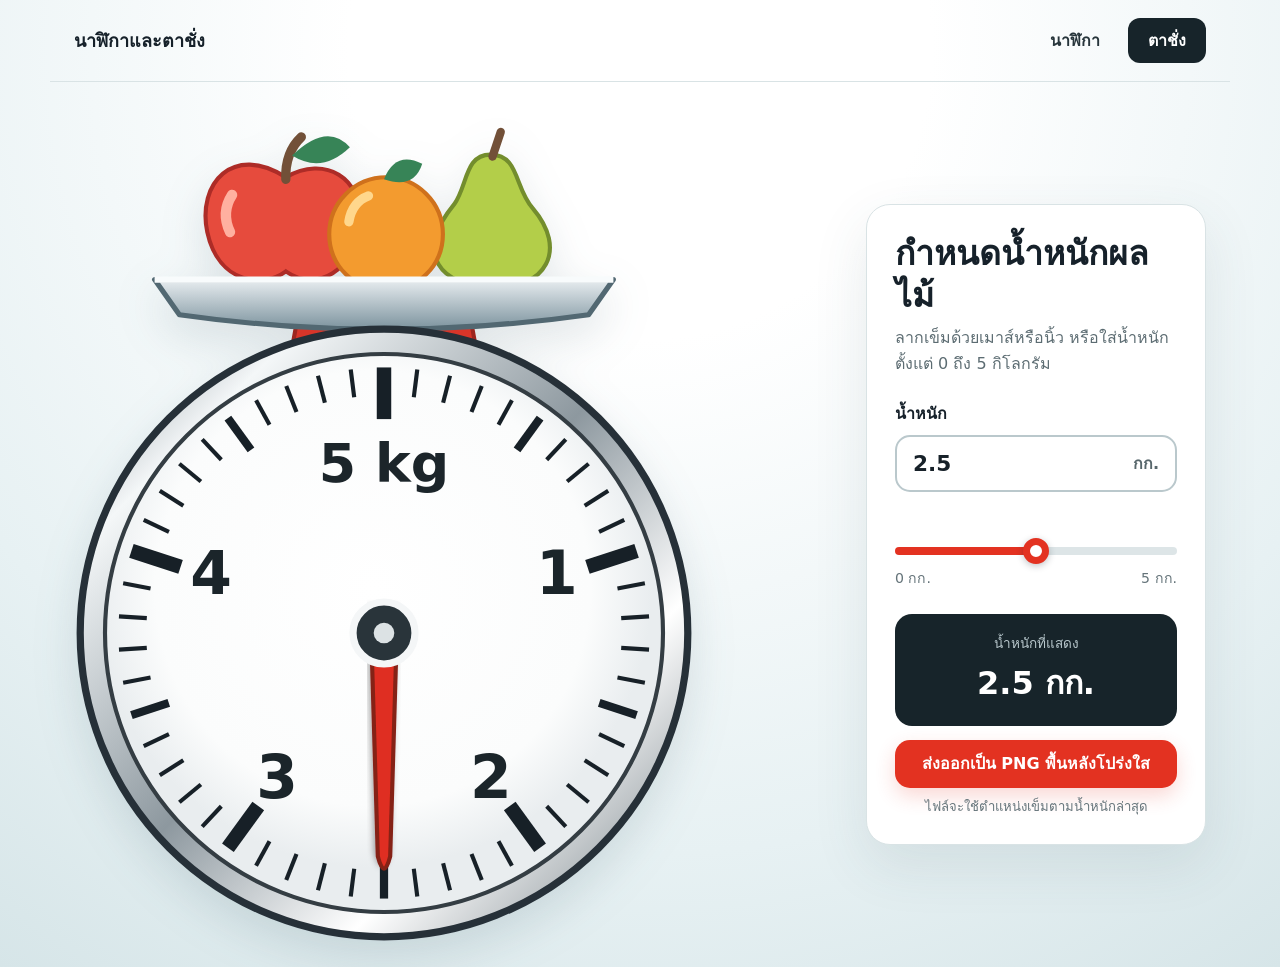
==== fish-scale.html @ d25bc757 "Add fruit scale artwork and needle dragging; fix clock hour rollover" ====
<!doctype html>
<html lang="th">
<head>
  <meta charset="utf-8">
  <meta name="viewport" content="width=device-width,initial-scale=1">
  <title>ตาชั่งผลไม้ 5 กิโลกรัม</title>
  <meta name="description" content="ตาชั่งผลไม้แบบโต้ตอบ ช่วงน้ำหนัก 0–5 กิโลกรัม">
  <link rel="icon" type="image/svg+xml" href="data:image/svg+xml,%3Csvg xmlns='http://www.w3.org/2000/svg' viewBox='0 0 64 64'%3E%3Ccircle cx='32' cy='32' r='28' fill='%23e33221'/%3E%3Cpath d='M17 36c7-12 23-12 31 0-8 12-24 12-31 0Zm31 0 8-8v16Z' fill='white'/%3E%3Ccircle cx='27' cy='33' r='2' fill='%231c2730'/%3E%3C/svg%3E">
  <style>
    :root{font-family:"Noto Sans Thai","Tahoma",system-ui,sans-serif;color:#16212a;background:#eef4f6}
    *{box-sizing:border-box}
    body{margin:0;min-height:100vh;background:radial-gradient(circle at 50% 5%,#fff 0 26%,#e7f1f3 72%,#d6e5e8 100%)}
    main{width:min(1180px,100%);margin:auto;padding:24px;display:grid;grid-template-columns:minmax(0,780px) minmax(270px,340px);gap:28px;align-items:center;min-height:100vh}
    .scale-wrap{position:relative;width:100%;filter:drop-shadow(0 18px 22px #31515f25)}
    .scale-image{display:block;width:100%;height:auto;user-select:none;-webkit-user-drag:none}
    .dial{position:absolute;left:30.55%;top:41.88%;width:40.3%;aspect-ratio:1;filter:drop-shadow(0 3px 3px #18242b55)}
    .panel{background:#fff;border:1px solid #d9e3e5;border-radius:24px;padding:28px;box-shadow:0 20px 55px #39535b1c}
    h1{font-size:clamp(1.45rem,3vw,2.1rem);margin:0 0 8px;line-height:1.25}
    .hint{margin:0 0 24px;color:#5c6c72;line-height:1.6}
    label{display:block;font-weight:700;margin-bottom:9px}
    .input-row{display:flex;align-items:center;border:2px solid #bac8cc;border-radius:15px;overflow:hidden;background:#fff;transition:.2s}
    .input-row:focus-within{border-color:#e33221;box-shadow:0 0 0 4px #e3322118}
    input{width:100%;border:0;outline:0;padding:14px 8px 14px 16px;font:700 1.35rem/1 system-ui;background:transparent;color:#172129}
    .unit{padding:0 16px;color:#58676c;font-weight:700}
    input[type=range]{appearance:none;width:100%;padding:0;margin:24px 0 12px;height:8px;border-radius:99px;background:linear-gradient(90deg,#e33221 var(--progress,0%),#dde5e7 var(--progress,0%));cursor:pointer}
    input[type=range]::-webkit-slider-thumb{appearance:none;width:26px;height:26px;border-radius:50%;background:#fff;border:7px solid #e33221;box-shadow:0 2px 7px #1c273044}
    .range-labels{display:flex;justify-content:space-between;font-size:.88rem;color:#65747a}
    .reading{margin-top:25px;padding:18px;border-radius:17px;background:#17242a;color:#fff;text-align:center}
    .reading span{display:block;font-size:.85rem;color:#b9c8cd;margin-bottom:3px}
    .reading strong{font-size:2rem;font-variant-numeric:tabular-nums}
    .export-btn{width:100%;margin-top:14px;border:0;border-radius:15px;padding:14px 16px;background:#e33221;color:#fff;font-family:inherit;font-size:1rem;font-weight:800;line-height:1.25;cursor:pointer;box-shadow:0 8px 20px #e3322130;transition:transform .15s,background .15s}
    .export-btn:hover{background:#c92a1b;transform:translateY(-1px)}
    .export-btn:active{transform:translateY(1px)}
    .export-btn:disabled{opacity:.65;cursor:wait;transform:none}
    .export-note{margin:9px 0 0;text-align:center;color:#65747a;font-size:.82rem;line-height:1.45}
    .error{min-height:22px;color:#bd2418;font-size:.88rem;margin-top:9px}
    @media(max-width:820px){main{grid-template-columns:1fr;padding:14px;gap:10px}.scale-wrap{max-width:680px;margin:auto}.panel{padding:22px}.hint{margin-bottom:17px}}
  </style>
  <link rel="stylesheet" href="navigation.css">
  <style>
    #scaleArtwork{width:100%;height:auto;display:block;user-select:none}
    #dial{touch-action:none;overflow:visible}
    #needle{cursor:grab}#dial.dragging #needle{cursor:grabbing}
  </style>
</head>
<body>
<nav class="site-nav" aria-label="เลือกเครื่องมือ"><span class="site-brand">นาฬิกาและตาชั่ง</span><div class="site-links"><a href="index.html">นาฬิกา</a><a href="fish-scale.html" aria-current="page">ตาชั่ง</a></div></nav>
  <main>
    <div class="scale-wrap" aria-label="หน้าปัดตาชั่ง">
      <svg id="scaleArtwork" viewBox="0 0 600 810" xmlns="http://www.w3.org/2000/svg" role="img" aria-label="ตาชั่งพร้อมผลไม้บนถาด">
        <defs><linearGradient id="tray" x2="0" y2="1"><stop stop-color="#e8edf0"/><stop offset="1" stop-color="#7c939e"/></linearGradient></defs>
        <path d="M220 185H380L390 240H210Z" fill="#d83529" stroke="#9d251e" stroke-width="4"/>
        <g aria-label="แอปเปิล ส้ม และลูกแพร์">
          <path d="M205 69C154 36 119 75 129 122C140 173 184 176 205 160C235 181 272 160 276 112C280 70 243 47 205 69Z" fill="#e64b3d" stroke="#ad2c27" stroke-width="4"/>
          <path d="M205 71Q204 45 220 30" fill="none" stroke="#725038" stroke-width="9" stroke-linecap="round"/>
          <path d="M211 48Q245 15 267 40Q240 66 211 48Z" fill="#378457"/>
          <path d="M153 86Q142 103 151 122" fill="none" stroke="#ffb0a0" stroke-width="10" stroke-linecap="round"/>
          <path d="M403 47C378 47 381 77 368 95C328 144 355 174 405 176C457 177 478 139 444 99C426 79 431 47 403 47Z" fill="#b3ce49" stroke="#738d2d" stroke-width="4"/>
          <path d="M405 49L413 25" stroke="#725038" stroke-width="8" stroke-linecap="round"/>
          <circle cx="302" cy="124" r="55" fill="#f39b2f" stroke="#cf711c" stroke-width="4"/>
          <path d="M266 112Q269 93 285 87" fill="none" stroke="#ffd78c" stroke-width="9" stroke-linecap="round"/>
          <path d="M300 71Q311 43 337 56Q329 81 300 71Z" fill="#378457"/>
        </g>
        <path d="M78 168H522L498 202Q300 230 102 202Z" fill="url(#tray)" stroke="#526872" stroke-width="5" stroke-linejoin="round"/>
        <path d="M78 168H522" stroke="#f8fbfc" stroke-width="6"/>
      <svg id="dial" x="0" y="210" width="600" height="600" viewBox="0 0 600 600" role="img" aria-label="หน้าปัดตาชั่งช่วง 0 ถึง 5 กิโลกรัม">
        <defs>
          <radialGradient id="face" cx="48%" cy="42%"><stop offset="0" stop-color="#fff"/><stop offset=".78" stop-color="#fbfcfc"/><stop offset="1" stop-color="#e9edef"/></radialGradient>
          <linearGradient id="rim" x1="0" y1="0" x2="1" y2="1"><stop stop-color="#78838b"/><stop offset=".18" stop-color="#f4f7f8"/><stop offset=".48" stop-color="#8d989f"/><stop offset=".72" stop-color="#fff"/><stop offset="1" stop-color="#69757c"/></linearGradient>
          <filter id="needleShadow"><feDropShadow dx="2" dy="4" stdDeviation="3" flood-opacity=".35"/></filter>
        </defs>
        <circle cx="300" cy="300" r="294" fill="url(#rim)" stroke="#263038" stroke-width="7"/>
        <circle cx="300" cy="300" r="270" fill="url(#face)" stroke="#343d43" stroke-width="4"/>
        <g id="ticks"></g><g id="labels"></g>
        <text x="300" y="154" text-anchor="middle" font-size="52" font-weight="900" fill="#1c252a">5 kg</text>
        <g id="needle" transform="rotate(0 300 300)" filter="url(#needleShadow)">
          <path d="M300 320L300 75" stroke="transparent" stroke-width="55" pointer-events="stroke"/>
          <path d="M287 320 L294 84 Q300 60 306 84 L313 320 Z" fill="#df2f20" stroke="#852017" stroke-width="4"/>
        </g>
        <circle cx="300" cy="300" r="30" fill="#29343a" stroke="#f4f6f7" stroke-width="7"/>
        <circle cx="300" cy="300" r="10" fill="#dce2e4"/>
      </svg>
      </svg>
    </div>

    <section class="panel">
      <h1>กำหนดน้ำหนักผลไม้</h1>
      <p class="hint">ลากเข็มด้วยเมาส์หรือนิ้ว หรือใส่น้ำหนักตั้งแต่ 0 ถึง 5 กิโลกรัม</p>
      <label for="weight">น้ำหนัก</label>
      <div class="input-row">
        <input id="weight" type="number" min="0" max="5" step="0.1" value="2.5" inputmode="decimal" aria-describedby="error">
        <span class="unit">กก.</span>
      </div>
      <div id="error" class="error" role="status"></div>
      <input id="slider" type="range" min="0" max="5" step="0.1" value="2.5" aria-label="เลื่อนเพื่อกำหนดน้ำหนัก">
      <div class="range-labels"><span>0 กก.</span><span>5 กก.</span></div>
      <div class="reading"><span>น้ำหนักที่แสดง</span><strong id="reading">2.5 กก.</strong></div>
      <button class="export-btn" id="export" type="button">ส่งออกเป็น PNG พื้นหลังโปร่งใส</button>
      <p class="export-note" id="exportStatus">ไฟล์จะใช้ตำแหน่งเข็มตามน้ำหนักล่าสุด</p>
    </section>
  </main>
  <script>
    const NS='http://www.w3.org/2000/svg', ticks=document.querySelector('#ticks'), labels=document.querySelector('#labels');
    const point=(radius,angle)=>{const a=(angle-90)*Math.PI/180;return [300+radius*Math.cos(a),300+radius*Math.sin(a)]};
    for(let i=0;i<50;i++){
      const angle=(i/50)*360, major=i%10===0, mid=i%5===0;
      const [x1,y1]=point(major?207:mid?219:230,angle), [x2,y2]=point(257,angle);
      const line=document.createElementNS(NS,'line');
      Object.entries({x1,y1,x2,y2,stroke:'#172027','stroke-width':major?14:mid?8:4,'stroke-linecap':'butt'}).forEach(([k,v])=>line.setAttribute(k,v));ticks.append(line);
      if(major&&i>0){const [x,y]=point(176,angle), text=document.createElementNS(NS,'text');text.setAttribute('x',x);text.setAttribute('y',y+17);text.setAttribute('text-anchor','middle');text.setAttribute('font-size','58');text.setAttribute('font-weight','900');text.setAttribute('fill','#1b252a');text.textContent=i/10;labels.append(text)}
    }
    const input=document.querySelector('#weight'), slider=document.querySelector('#slider'), needle=document.querySelector('#needle'), reading=document.querySelector('#reading'), error=document.querySelector('#error'), exportButton=document.querySelector('#export'), exportStatus=document.querySelector('#exportStatus');
    function display(value,source){
      let number=Number(value);
      if(!Number.isFinite(number)){error.textContent='กรุณาใส่ตัวเลขตั้งแต่ 0 ถึง 5';return}
      const clamped=Math.max(0,Math.min(5,number));
      error.textContent=number!==clamped?'แสดงค่าสูงสุดภายในช่วง 0–5 กก.':'';
      const angle=(clamped/5)*360;
      needle.setAttribute('transform',`rotate(${angle} 300 300)`);
      needle.style.transform=`rotate(${angle}deg)`;
      needle.style.transformOrigin='300px 300px';needle.style.transition=source==='drag'?'none':'transform .45s cubic-bezier(.2,.8,.2,1)';
      reading.textContent=`${clamped.toFixed(1)} กก.`;slider.value=clamped;slider.style.setProperty('--progress',`${clamped/5*100}%`);
      if(source==='slider'||source==='drag')input.value=clamped.toFixed(1);
    }
    input.addEventListener('input',e=>display(e.target.value,'input'));
    input.addEventListener('blur',()=>{if(input.value==='')return;input.value=Math.max(0,Math.min(5,Number(input.value))).toFixed(1)});
    slider.addEventListener('input',e=>display(e.target.value,'slider'));
    const dial=document.querySelector('#dial');let drag=null;
    function scaleAngle(event){
      const p=dial.createSVGPoint();p.x=event.clientX;p.y=event.clientY;
      const local=p.matrixTransform(dial.getScreenCTM().inverse());
      return (Math.atan2(local.y-300,local.x-300)*180/Math.PI+450)%360;
    }
    needle.addEventListener('pointerdown',event=>{
      if(drag||event.button!==0)return;
      drag={id:event.pointerId,last:scaleAngle(event),value:Number(slider.value)};
      needle.style.transition='none';dial.classList.add('dragging');dial.setPointerCapture(event.pointerId);event.preventDefault();
    });
    dial.addEventListener('pointermove',event=>{
      if(!drag||drag.id!==event.pointerId)return;
      const angle=scaleAngle(event),delta=(angle-drag.last+540)%360-180;
      drag.value=Math.max(0,Math.min(5,drag.value+delta/72));drag.last=angle;
      display(Math.round(drag.value*10)/10,'drag');
    });
    const finishDrag=event=>{if(drag&&drag.id===event.pointerId){drag=null;dial.classList.remove('dragging')}};
    ['pointerup','pointercancel','lostpointercapture'].forEach(name=>dial.addEventListener(name,finishDrag));
    exportButton.addEventListener('click',async()=>{
      exportButton.disabled=true;
      try{
        const weight=Number(slider.value).toFixed(1).replace('.', '-');
        let fileHandle=null;
        if('showSaveFilePicker' in window){
          exportStatus.textContent='เลือกชื่อไฟล์และตำแหน่งจัดเก็บ…';
          fileHandle=await window.showSaveFilePicker({
            suggestedName:`fish-scale-${weight}kg.png`,
            types:[{description:'ไฟล์ภาพ PNG',accept:{'image/png':['.png']}}]
          });
        }
        exportStatus.textContent='กำลังสร้างไฟล์ PNG จากตำแหน่งเข็มล่าสุด…';
        const canvas=document.createElement('canvas'),ctx=canvas.getContext('2d');
        canvas.width=1200;canvas.height=1620;
        const svg=document.querySelector('#scaleArtwork').cloneNode(true);
        svg.setAttribute('xmlns',NS);svg.setAttribute('width','600');svg.setAttribute('height','810');
        const svgUrl=URL.createObjectURL(new Blob([new XMLSerializer().serializeToString(svg)],{type:'image/svg+xml'}));
        const dialImage=new Image();
        await new Promise((resolve,reject)=>{dialImage.onload=resolve;dialImage.onerror=reject;dialImage.src=svgUrl});
        const dialSize=1120;
        ctx.drawImage(dialImage,40,54,dialSize,1512);
        URL.revokeObjectURL(svgUrl);
        const blob=await new Promise(resolve=>canvas.toBlob(resolve,'image/png'));
        if(fileHandle){
          const writable=await fileHandle.createWritable();
          await writable.write(blob);await writable.close();
        }else{
          const link=document.createElement('a');
          link.href=URL.createObjectURL(blob);link.download=`fish-scale-${weight}kg.png`;link.click();
          setTimeout(()=>URL.revokeObjectURL(link.href),1000);
        }
        exportStatus.textContent='บันทึก PNG จากตำแหน่งเข็มล่าสุดเรียบร้อยแล้ว';
      }catch(e){
        exportStatus.textContent=e&&e.name==='AbortError'?'ยกเลิกการบันทึกไฟล์แล้ว':'ไม่สามารถส่งออกได้ กรุณาลองอีกครั้ง';
      }
      finally{exportButton.disabled=false}
    });
    display(2.5);
  </script>
</body>
</html>
---- navigation.css ----
.site-nav{display:flex;align-items:center;justify-content:space-between;gap:16px;max-width:1180px;margin:auto;padding:18px 24px;border-bottom:1px solid #d9e3e5}.site-brand{font-size:18px;font-weight:800}.site-links{display:flex;gap:8px}.site-links a{font-size:16px;text-decoration:none;color:#27353b;padding:10px 20px;border-radius:12px;font-weight:700}.site-links a[aria-current=page]{background:#17242a;color:white}.site-links a:hover{background:#e33221;color:white}.site-links a:focus-visible{outline:3px solid #e33221;outline-offset:3px}main{min-height:calc(100vh - 85px)}.clock-wrap,.scale-wrap{max-width:620px}.clock-wrap::after{display:none}.clock-face,.dial{position:relative;display:block;left:auto;top:auto;width:100%;height:auto;aspect-ratio:1}@media(max-width:520px){.site-nav{padding:12px 16px;gap:8px}.site-brand{font-size:16px}.site-links a{padding:10px 12px}main{min-height:auto}}
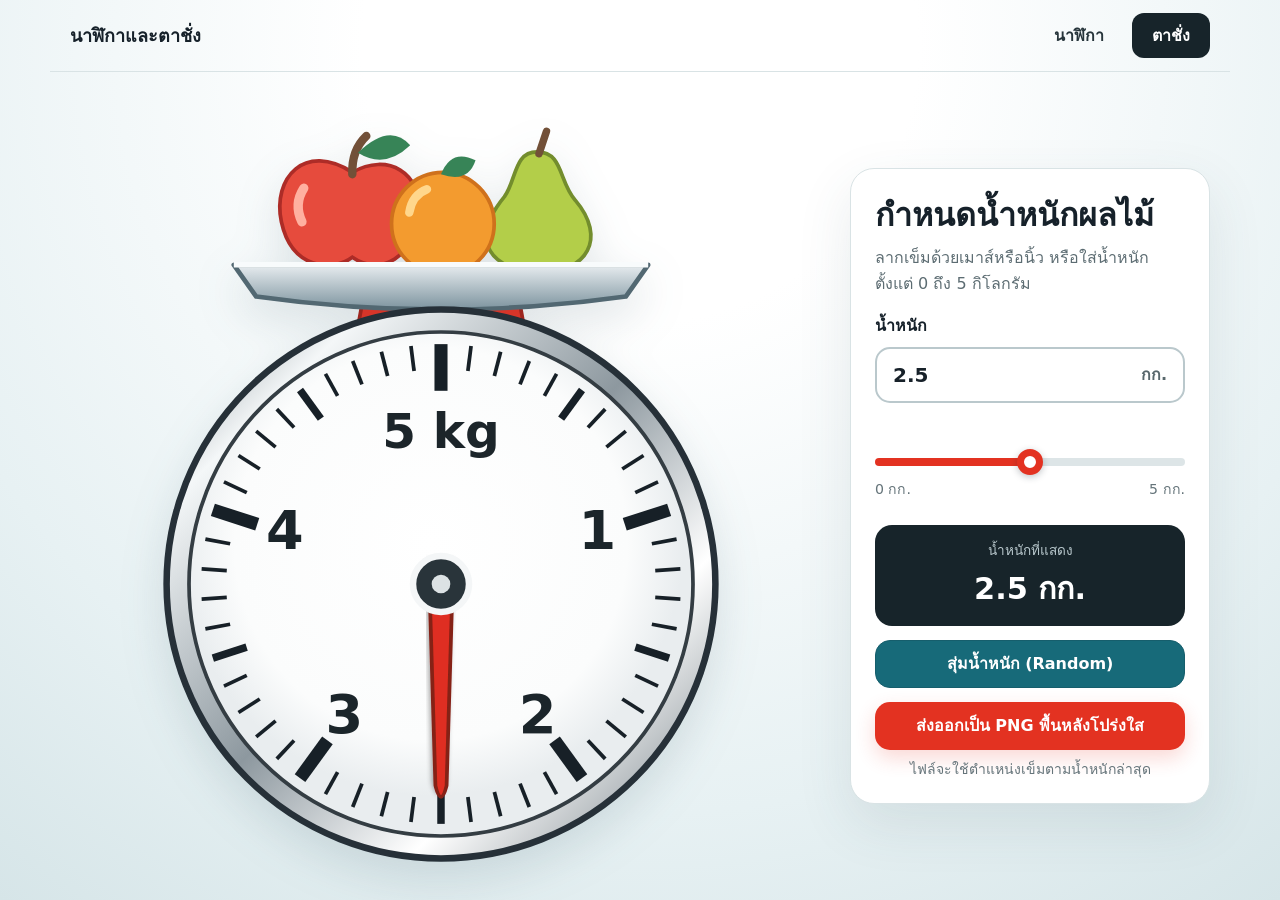
==== commit cd3d47fc: "Adapt tablet layouts and add random time and weight controls" ====
--- a/fish-scale.html
+++ b/fish-scale.html
@@ -36,7 +36,7 @@
     .error{min-height:22px;color:#bd2418;font-size:.88rem;margin-top:9px}
     @media(max-width:820px){main{grid-template-columns:1fr;padding:14px;gap:10px}.scale-wrap{max-width:680px;margin:auto}.panel{padding:22px}.hint{margin-bottom:17px}}
   </style>
-  <link rel="stylesheet" href="navigation.css">
+  <link rel="stylesheet" href="navigation.css?v=3">
   <style>
     #scaleArtwork{width:100%;height:auto;display:block;user-select:none}
     #dial{touch-action:none;overflow:visible}
@@ -95,6 +95,7 @@
       <input id="slider" type="range" min="0" max="5" step="0.1" value="2.5" aria-label="เลื่อนเพื่อกำหนดน้ำหนัก">
       <div class="range-labels"><span>0 กก.</span><span>5 กก.</span></div>
       <div class="reading"><span>น้ำหนักที่แสดง</span><strong id="reading">2.5 กก.</strong></div>
+      <button class="random-btn" id="random" type="button">สุ่มน้ำหนัก (Random)</button>
       <button class="export-btn" id="export" type="button">ส่งออกเป็น PNG พื้นหลังโปร่งใส</button>
       <p class="export-note" id="exportStatus">ไฟล์จะใช้ตำแหน่งเข็มตามน้ำหนักล่าสุด</p>
     </section>
@@ -125,6 +126,10 @@
     input.addEventListener('input',e=>display(e.target.value,'input'));
     input.addEventListener('blur',()=>{if(input.value==='')return;input.value=Math.max(0,Math.min(5,Number(input.value))).toFixed(1)});
     slider.addEventListener('input',e=>display(e.target.value,'slider'));
+    document.querySelector('#random').addEventListener('click',()=>{
+      const tick=(Math.round(Number(slider.value)*10)+1+Math.floor(Math.random()*50))%51;
+      display(tick/10,'slider');
+    });
     const dial=document.querySelector('#dial');let drag=null;
     function scaleAngle(event){
       const p=dial.createSVGPoint();p.x=event.clientX;p.y=event.clientY;
--- a/navigation.css
+++ b/navigation.css
@@ -1,2 +1,43 @@
 
 .site-nav{display:flex;align-items:center;justify-content:space-between;gap:16px;max-width:1180px;margin:auto;padding:18px 24px;border-bottom:1px solid #d9e3e5}.site-brand{font-size:18px;font-weight:800}.site-links{display:flex;gap:8px}.site-links a{font-size:16px;text-decoration:none;color:#27353b;padding:10px 20px;border-radius:12px;font-weight:700}.site-links a[aria-current=page]{background:#17242a;color:white}.site-links a:hover{background:#e33221;color:white}.site-links a:focus-visible{outline:3px solid #e33221;outline-offset:3px}main{min-height:calc(100vh - 85px)}.clock-wrap,.scale-wrap{max-width:620px}.clock-wrap::after{display:none}.clock-face,.dial{position:relative;display:block;left:auto;top:auto;width:100%;height:auto;aspect-ratio:1}@media(max-width:520px){.site-nav{padding:12px 16px;gap:8px}.site-brand{font-size:16px}.site-links a{padding:10px 12px}main{min-height:auto}}
+
+/* Fluid tablet layout: size to the available browser viewport, including browser bars. */
+html{min-width:0}
+body{min-height:100svh}
+.site-nav{min-height:72px;padding:12px max(20px,env(safe-area-inset-left));gap:12px}
+main{width:min(1180px,100%);min-height:calc(100svh - 72px);grid-template-columns:minmax(0,1fr) minmax(300px,360px);gap:clamp(20px,3vw,40px);padding:20px max(20px,env(safe-area-inset-right)) max(20px,env(safe-area-inset-bottom))}
+main>*{min-width:0}
+.clock-wrap{width:min(100%,620px,calc(100svh - 120px));margin:auto}
+.scale-wrap{width:min(100%,560px,calc((100svh - 120px)*.74074));margin:auto}
+.panel{width:100%;padding:24px}
+.panel h1{font-size:clamp(1.5rem,2.7vw,2rem);line-height:1.4}
+.panel input{min-width:0;font-size:20px}
+.panel button,.site-links a{min-height:44px;touch-action:manipulation}
+.random-btn{display:block;width:100%;margin-top:14px;border:1px solid #165e6c;border-radius:15px;padding:12px 16px;background:#176a79;color:#fff;font:800 1rem/1.4 Tahoma,system-ui,sans-serif;cursor:pointer}
+.random-btn:hover{background:#115563}
+button:focus-visible{outline:3px solid #197caa;outline-offset:3px}
+.reading{padding:14px}
+.reading strong{font-size:1.9rem}
+.hint{margin-bottom:16px}
+.examples{margin-bottom:14px}
+.export-note{font-size:14px}
+@media(min-width:700px) and (orientation:portrait){
+ main{grid-template-columns:1fr;gap:18px;align-content:center;padding-top:16px;padding-bottom:24px}
+ .clock-wrap{width:min(100%,420px,38svh)}
+ .scale-wrap{width:min(100%,340px,28svh)}
+ .panel{max-width:620px;justify-self:center;padding:20px 26px}
+ .panel h1{font-size:1.65rem}
+ .examples{margin-bottom:10px}
+ .reading{margin-top:12px}
+ .hint{margin-bottom:12px}
+}
+@media(max-width:699px){
+ .site-nav{padding:10px 14px;flex-wrap:wrap}
+ .site-brand{font-size:16px}
+ .site-links a{padding:10px 12px}
+ main{grid-template-columns:1fr;min-height:0;gap:18px;padding:16px}
+ .clock-wrap{width:min(100%,420px)}
+ .scale-wrap{width:min(100%,340px)}
+ .panel{padding:20px}
+}
+@media(prefers-reduced-motion:reduce){*{transition:none!important}}
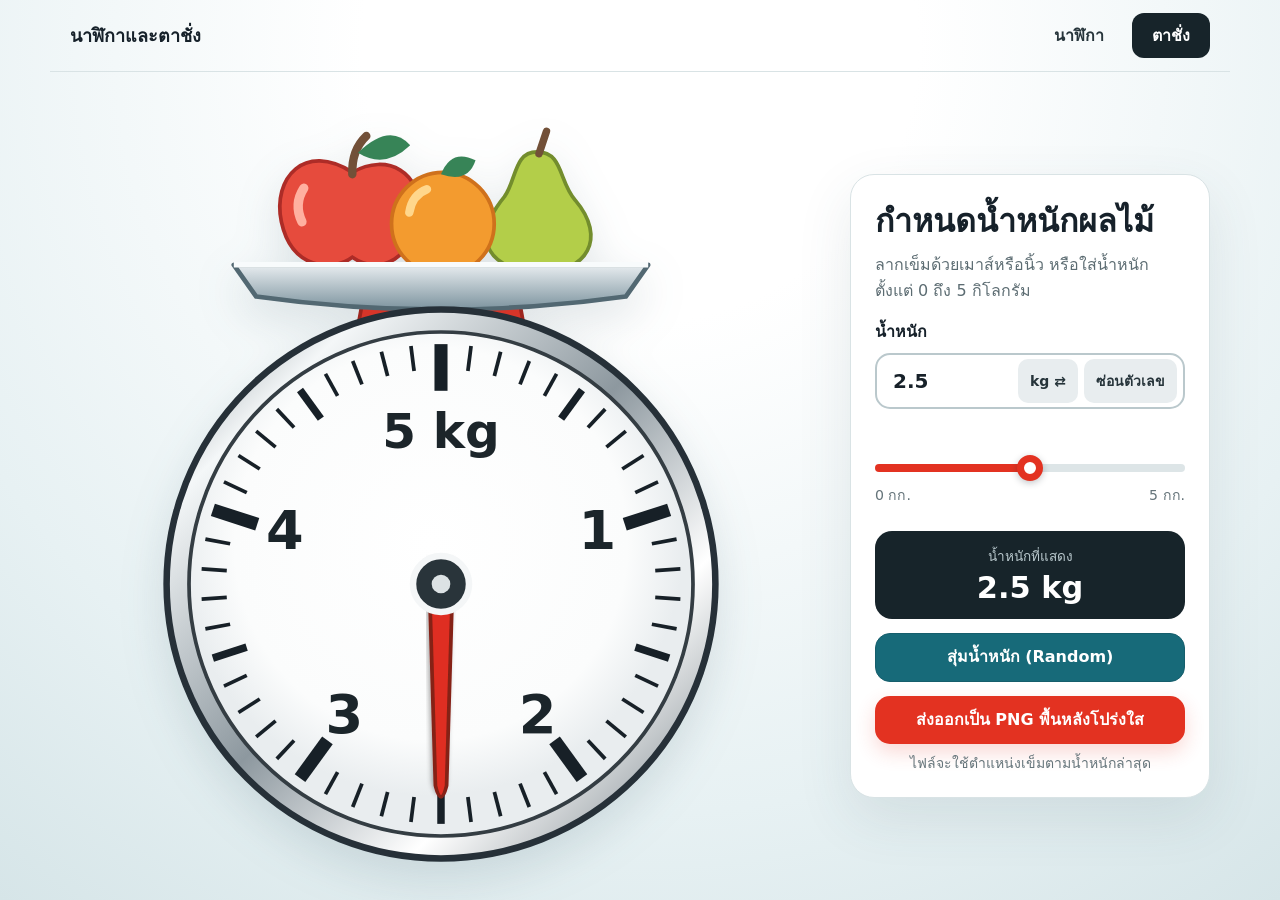
==== commit 19cd64b4: "Add value visibility toggles and kg/g weight switching" ====
--- a/fish-scale.html
+++ b/fish-scale.html
@@ -42,7 +42,15 @@
     #dial{touch-action:none;overflow:visible}
     #needle{cursor:grab}#dial.dragging #needle{cursor:grabbing}
   </style>
-</head>
+<style>
+.value-toggle,.unit-toggle{flex-shrink:0;min-height:44px;border:0;border-radius:10px;padding:8px 12px;background:#e8edef;color:#26343a;font:700 14px Tahoma,system-ui,sans-serif;cursor:pointer}
+.input-row{position:relative}.value-toggle{margin-right:6px}.unit-toggle{margin-right:6px}
+body.values-hidden .input-row input,body.values-hidden .reading strong{visibility:hidden}
+body.values-hidden .input-row::before{content:"ซ่อนค่าอยู่";position:absolute;left:16px;color:#65747a;font-size:16px;pointer-events:none}
+body.values-hidden .reading::after{content:"ซ่อนค่าอยู่";display:block;font-size:20px}
+body.values-hidden .reading strong{display:none}
+body.values-hidden #error{visibility:hidden}
+</style></head>
 <body>
 <nav class="site-nav" aria-label="เลือกเครื่องมือ"><span class="site-brand">นาฬิกาและตาชั่ง</span><div class="site-links"><a href="index.html">นาฬิกา</a><a href="fish-scale.html" aria-current="page">ตาชั่ง</a></div></nav>
   <main>
@@ -72,7 +80,7 @@
         <circle cx="300" cy="300" r="294" fill="url(#rim)" stroke="#263038" stroke-width="7"/>
         <circle cx="300" cy="300" r="270" fill="url(#face)" stroke="#343d43" stroke-width="4"/>
         <g id="ticks"></g><g id="labels"></g>
-        <text x="300" y="154" text-anchor="middle" font-size="52" font-weight="900" fill="#1c252a">5 kg</text>
+        <text id="capacity" x="300" y="154" text-anchor="middle" font-size="52" font-weight="900" fill="#1c252a">5 kg</text>
         <g id="needle" transform="rotate(0 300 300)" filter="url(#needleShadow)">
           <path d="M300 320L300 75" stroke="transparent" stroke-width="55" pointer-events="stroke"/>
           <path d="M287 320 L294 84 Q300 60 306 84 L313 320 Z" fill="#df2f20" stroke="#852017" stroke-width="4"/>
@@ -89,7 +97,7 @@
       <label for="weight">น้ำหนัก</label>
       <div class="input-row">
         <input id="weight" type="number" min="0" max="5" step="0.1" value="2.5" inputmode="decimal" aria-describedby="error">
-        <span class="unit">กก.</span>
+        <button class="unit-toggle" id="toggleUnit" type="button" aria-label="เปลี่ยนหน่วยเป็นกรัม">kg ⇄</button><button class="value-toggle" id="toggleValue" type="button" aria-pressed="false" aria-label="ซ่อนหรือแสดงตัวเลขน้ำหนัก">ซ่อนตัวเลข</button>
       </div>
       <div id="error" class="error" role="status"></div>
       <input id="slider" type="range" min="0" max="5" step="0.1" value="2.5" aria-label="เลื่อนเพื่อกำหนดน้ำหนัก">
@@ -111,6 +119,17 @@
       if(major&&i>0){const [x,y]=point(176,angle), text=document.createElementNS(NS,'text');text.setAttribute('x',x);text.setAttribute('y',y+17);text.setAttribute('text-anchor','middle');text.setAttribute('font-size','58');text.setAttribute('font-weight','900');text.setAttribute('fill','#1b252a');text.textContent=i/10;labels.append(text)}
     }
     const input=document.querySelector('#weight'), slider=document.querySelector('#slider'), needle=document.querySelector('#needle'), reading=document.querySelector('#reading'), error=document.querySelector('#error'), exportButton=document.querySelector('#export'), exportStatus=document.querySelector('#exportStatus');
+    const visibilityButton=document.querySelector('#toggleValue');
+    visibilityButton.addEventListener('click',()=>{
+      const hidden=document.body.classList.toggle('values-hidden');
+      visibilityButton.setAttribute('aria-pressed',String(hidden));
+      visibilityButton.textContent=hidden?'แสดงตัวเลข':'ซ่อนตัวเลข';
+      input.tabIndex=hidden?-1:0;
+      input.setAttribute('aria-hidden',String(hidden));
+      reading.setAttribute('aria-hidden',String(hidden));
+    });
+    let weightUnit='kg';
+    const unitButton=document.querySelector('#toggleUnit');
     function display(value,source){
       let number=Number(value);
       if(!Number.isFinite(number)){error.textContent='กรุณาใส่ตัวเลขตั้งแต่ 0 ถึง 5';return}
@@ -120,11 +139,23 @@
       needle.setAttribute('transform',`rotate(${angle} 300 300)`);
       needle.style.transform=`rotate(${angle}deg)`;
       needle.style.transformOrigin='300px 300px';needle.style.transition=source==='drag'?'none':'transform .45s cubic-bezier(.2,.8,.2,1)';
-      reading.textContent=`${clamped.toFixed(1)} กก.`;slider.value=clamped;slider.style.setProperty('--progress',`${clamped/5*100}%`);
-      if(source==='slider'||source==='drag')input.value=clamped.toFixed(1);
+      reading.textContent=weightUnit==='g'?`${Math.round(clamped*1000)} g`:`${clamped.toFixed(1)} kg`;slider.value=clamped;slider.style.setProperty('--progress',`${clamped/5*100}%`);
+      if(source==='slider'||source==='drag')input.value=weightUnit==='g'?String(Math.round(clamped*1000)):clamped.toFixed(1);
     }
-    input.addEventListener('input',e=>display(e.target.value,'input'));
-    input.addEventListener('blur',()=>{if(input.value==='')return;input.value=Math.max(0,Math.min(5,Number(input.value))).toFixed(1)});
+    input.addEventListener('input',e=>display(Number(e.target.value)/(weightUnit==='g'?1000:1),'input'));
+    input.addEventListener('blur',()=>{if(input.value==='')return;display(Number(input.value)/(weightUnit==='g'?1000:1),'slider')});
+    unitButton.addEventListener('click',()=>{
+      weightUnit=weightUnit==='kg'?'g':'kg';
+      const grams=weightUnit==='g';
+      unitButton.textContent=weightUnit+' ⇄';
+      unitButton.setAttribute('aria-label',grams?'เปลี่ยนหน่วยเป็นกิโลกรัม':'เปลี่ยนหน่วยเป็นกรัม');
+      input.max=grams?'5000':'5';input.step=grams?'100':'0.1';
+      document.querySelector('#capacity').textContent=grams?'5000 g':'5 kg';
+      [...labels.children].forEach((label,i)=>label.textContent=grams?(i+1)*1000:i+1);
+      const ends=document.querySelectorAll('.range-labels span');
+      ends[0].textContent='0 '+weightUnit;ends[1].textContent=(grams?'5000':'5')+' '+weightUnit;
+      display(slider.value,'slider');
+    });
     slider.addEventListener('input',e=>display(e.target.value,'slider'));
     document.querySelector('#random').addEventListener('click',()=>{
       const tick=(Math.round(Number(slider.value)*10)+1+Math.floor(Math.random()*50))%51;
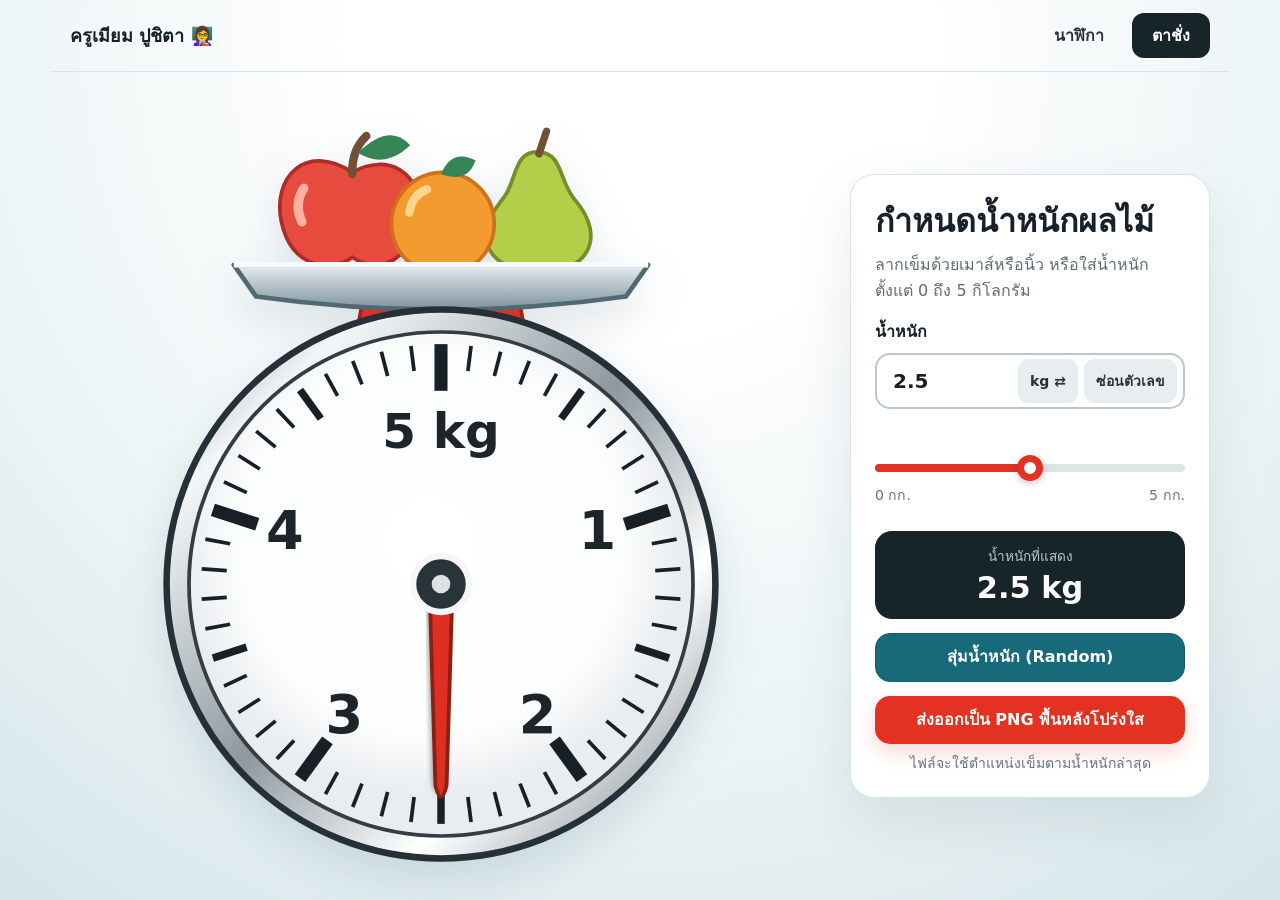
==== commit 1e72c5d7: "Shrink scale labels in grams and update site name" ====
--- a/fish-scale.html
+++ b/fish-scale.html
@@ -52,7 +52,7 @@
 body.values-hidden #error{visibility:hidden}
 </style></head>
 <body>
-<nav class="site-nav" aria-label="เลือกเครื่องมือ"><span class="site-brand">นาฬิกาและตาชั่ง</span><div class="site-links"><a href="index.html">นาฬิกา</a><a href="fish-scale.html" aria-current="page">ตาชั่ง</a></div></nav>
+<nav class="site-nav" aria-label="เลือกเครื่องมือ"><span class="site-brand">ครูเมียม ปูชิตา 👩‍🏫</span><div class="site-links"><a href="index.html">นาฬิกา</a><a href="fish-scale.html" aria-current="page">ตาชั่ง</a></div></nav>
   <main>
     <div class="scale-wrap" aria-label="หน้าปัดตาชั่ง">
       <svg id="scaleArtwork" viewBox="0 0 600 810" xmlns="http://www.w3.org/2000/svg" role="img" aria-label="ตาชั่งพร้อมผลไม้บนถาด">
@@ -151,7 +151,7 @@
       unitButton.setAttribute('aria-label',grams?'เปลี่ยนหน่วยเป็นกิโลกรัม':'เปลี่ยนหน่วยเป็นกรัม');
       input.max=grams?'5000':'5';input.step=grams?'100':'0.1';
       document.querySelector('#capacity').textContent=grams?'5000 g':'5 kg';
-      [...labels.children].forEach((label,i)=>label.textContent=grams?(i+1)*1000:i+1);
+      [...labels.children].forEach((label,i)=>{label.textContent=grams?(i+1)*1000:i+1;label.setAttribute('font-size',grams?'34':'58');});
       const ends=document.querySelectorAll('.range-labels span');
       ends[0].textContent='0 '+weightUnit;ends[1].textContent=(grams?'5000':'5')+' '+weightUnit;
       display(slider.value,'slider');
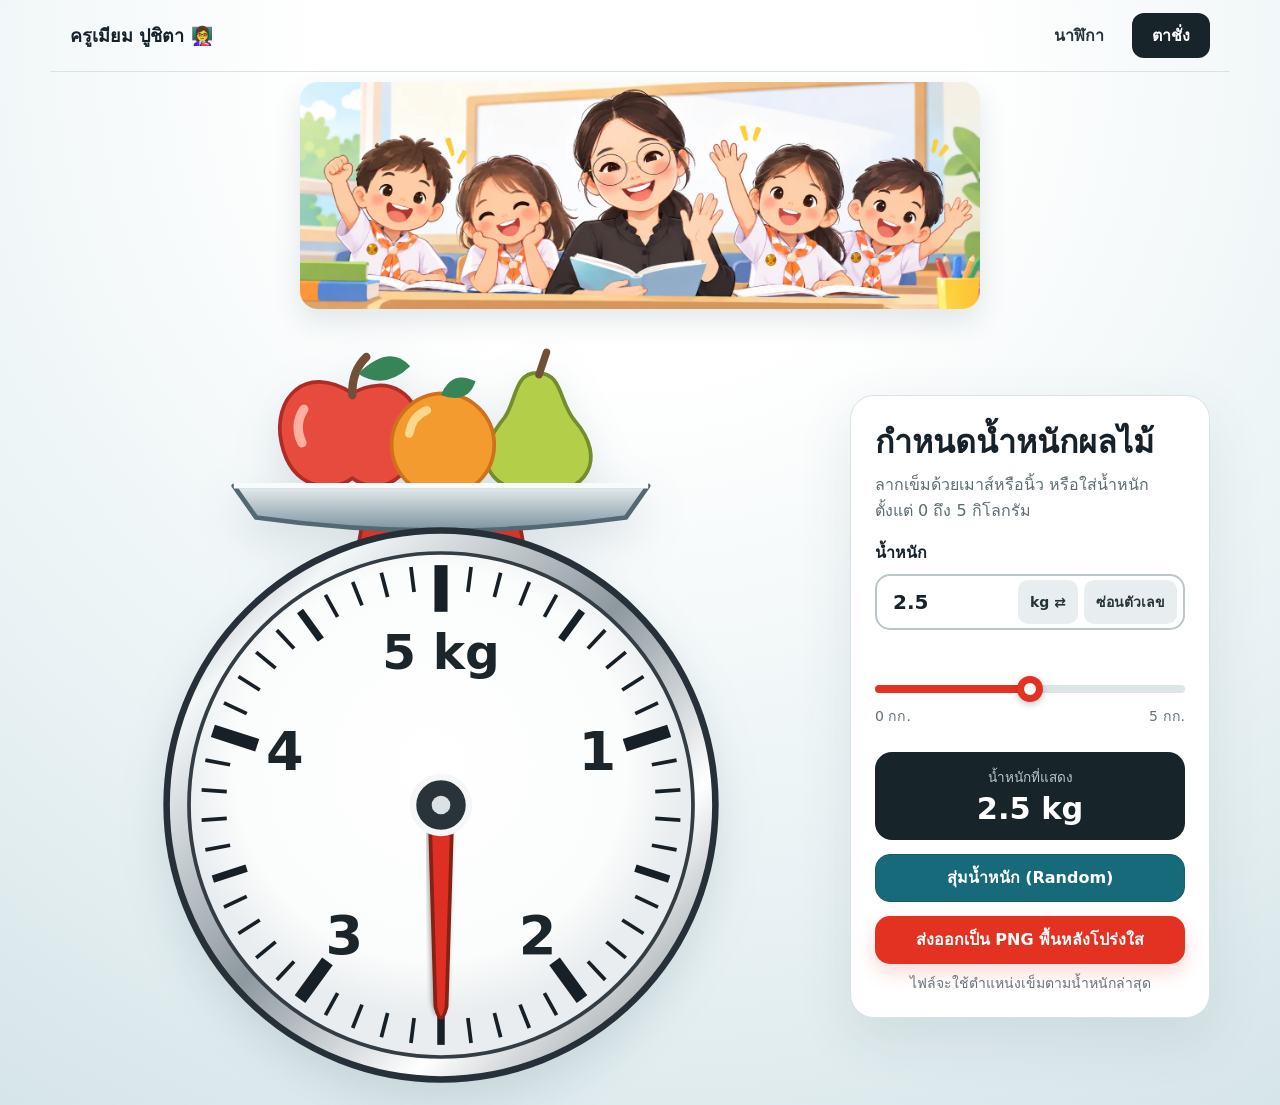
==== commit 6911d57f: "Add classroom banner to both pages" ====
--- a/fish-scale.html
+++ b/fish-scale.html
@@ -37,6 +37,12 @@
     @media(max-width:820px){main{grid-template-columns:1fr;padding:14px;gap:10px}.scale-wrap{max-width:680px;margin:auto}.panel{padding:22px}.hint{margin-bottom:17px}}
   </style>
   <link rel="stylesheet" href="navigation.css?v=3">
+<style>
+.site-banner{width:min(680px,calc(100% - 32px));margin:10px auto 0;overflow:hidden;border-radius:18px;box-shadow:0 12px 28px #39535b24}
+.site-banner img{display:block;width:100%;height:auto}
+main{min-height:calc(100svh - 320px)}
+@media(max-width:699px){main{min-height:0}}
+</style>
   <style>
     #scaleArtwork{width:100%;height:auto;display:block;user-select:none}
     #dial{touch-action:none;overflow:visible}
@@ -53,6 +59,7 @@
 </style></head>
 <body>
 <nav class="site-nav" aria-label="เลือกเครื่องมือ"><span class="site-brand">ครูเมียม ปูชิตา 👩‍🏫</span><div class="site-links"><a href="index.html">นาฬิกา</a><a href="fish-scale.html" aria-current="page">ตาชั่ง</a></div></nav>
+  <div class="site-banner"><img src="assets/classroom-banner.webp" alt="คุณครูกำลังสอนนักเรียนในห้องเรียน" decoding="async"></div>
   <main>
     <div class="scale-wrap" aria-label="หน้าปัดตาชั่ง">
       <svg id="scaleArtwork" viewBox="0 0 600 810" xmlns="http://www.w3.org/2000/svg" role="img" aria-label="ตาชั่งพร้อมผลไม้บนถาด">
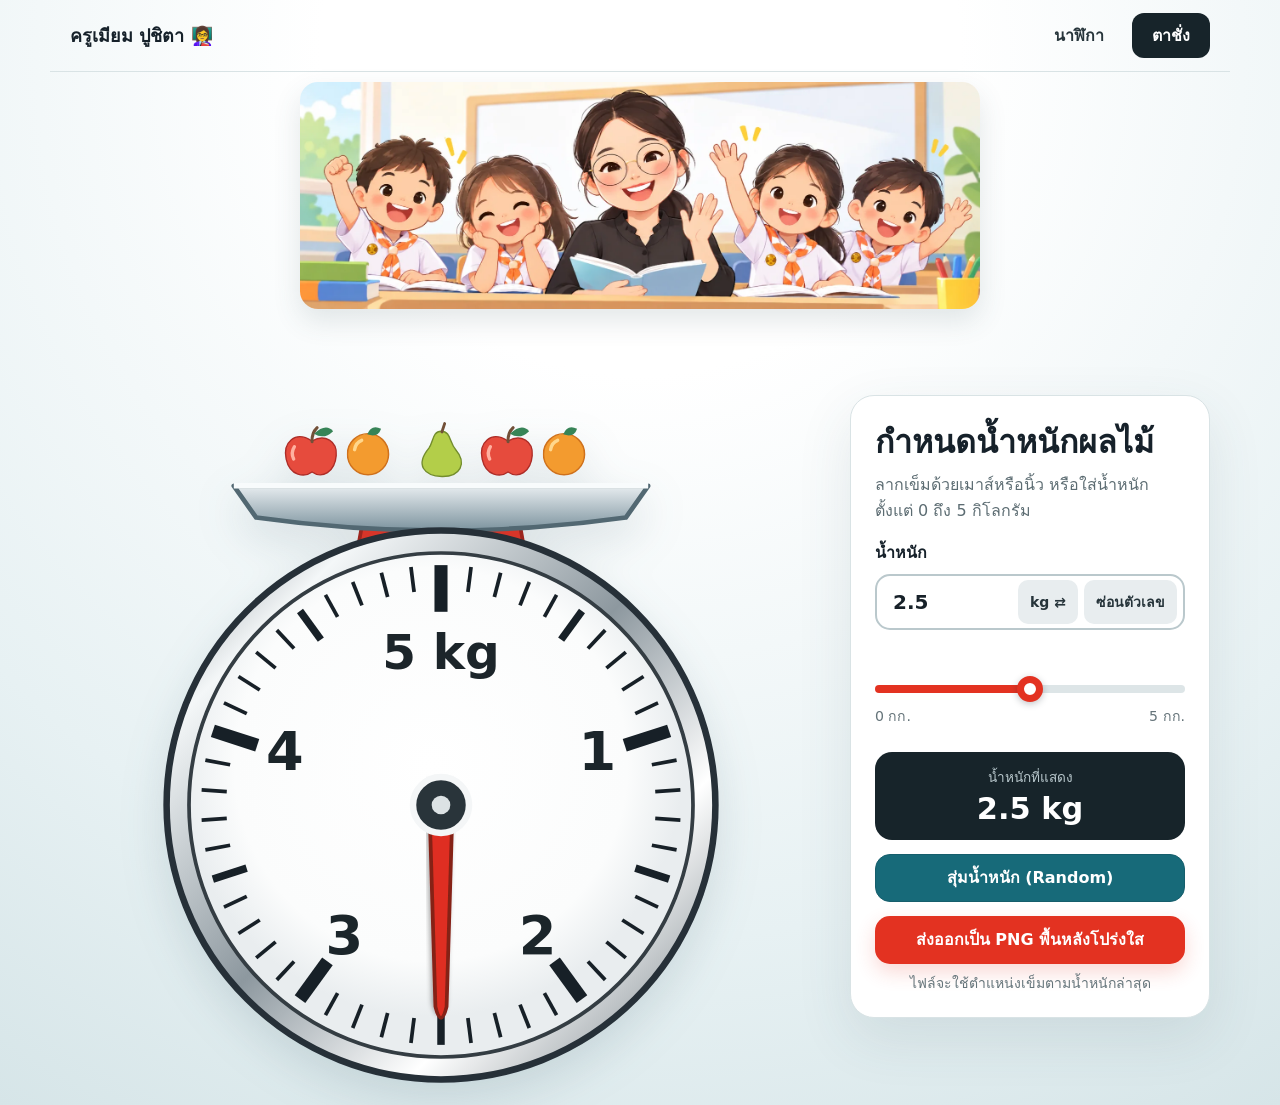
==== commit c29008d7: "Match fruit count to scale weight" ====
--- a/fish-scale.html
+++ b/fish-scale.html
@@ -63,19 +63,24 @@
   <main>
     <div class="scale-wrap" aria-label="หน้าปัดตาชั่ง">
       <svg id="scaleArtwork" viewBox="0 0 600 810" xmlns="http://www.w3.org/2000/svg" role="img" aria-label="ตาชั่งพร้อมผลไม้บนถาด">
-        <defs><linearGradient id="tray" x2="0" y2="1"><stop stop-color="#e8edf0"/><stop offset="1" stop-color="#7c939e"/></linearGradient></defs>
+        <defs><linearGradient id="tray" x2="0" y2="1"><stop stop-color="#e8edf0"/><stop offset="1" stop-color="#7c939e"/></linearGradient>
+          <symbol id="fruitApple" viewBox="115 10 170 170">
+            <path d="M205 69C154 36 119 75 129 122C140 173 184 176 205 160C235 181 272 160 276 112C280 70 243 47 205 69Z" fill="#e64b3d" stroke="#ad2c27" stroke-width="4"/>
+            <path d="M205 71Q204 45 220 30" fill="none" stroke="#725038" stroke-width="9" stroke-linecap="round"/>
+            <path d="M211 48Q245 15 267 40Q240 66 211 48Z" fill="#378457"/>
+            <path d="M153 86Q142 103 151 122" fill="none" stroke="#ffb0a0" stroke-width="10" stroke-linecap="round"/>
+          </symbol>
+          <symbol id="fruitOrange" viewBox="245 35 155 155">
+            <circle cx="302" cy="124" r="55" fill="#f39b2f" stroke="#cf711c" stroke-width="4"/>
+            <path d="M266 112Q269 93 285 87" fill="none" stroke="#ffd78c" stroke-width="9" stroke-linecap="round"/>
+            <path d="M300 71Q311 43 337 56Q329 81 300 71Z" fill="#378457"/>
+          </symbol>
+          <symbol id="fruitPear" viewBox="320 15 165 170">
+            <path d="M403 47C378 47 381 77 368 95C328 144 355 174 405 176C457 177 478 139 444 99C426 79 431 47 403 47Z" fill="#b3ce49" stroke="#738d2d" stroke-width="4"/>
+            <path d="M405 49L413 25" stroke="#725038" stroke-width="8" stroke-linecap="round"/>
+          </symbol></defs>
         <path d="M220 185H380L390 240H210Z" fill="#d83529" stroke="#9d251e" stroke-width="4"/>
-        <g aria-label="แอปเปิล ส้ม และลูกแพร์">
-          <path d="M205 69C154 36 119 75 129 122C140 173 184 176 205 160C235 181 272 160 276 112C280 70 243 47 205 69Z" fill="#e64b3d" stroke="#ad2c27" stroke-width="4"/>
-          <path d="M205 71Q204 45 220 30" fill="none" stroke="#725038" stroke-width="9" stroke-linecap="round"/>
-          <path d="M211 48Q245 15 267 40Q240 66 211 48Z" fill="#378457"/>
-          <path d="M153 86Q142 103 151 122" fill="none" stroke="#ffb0a0" stroke-width="10" stroke-linecap="round"/>
-          <path d="M403 47C378 47 381 77 368 95C328 144 355 174 405 176C457 177 478 139 444 99C426 79 431 47 403 47Z" fill="#b3ce49" stroke="#738d2d" stroke-width="4"/>
-          <path d="M405 49L413 25" stroke="#725038" stroke-width="8" stroke-linecap="round"/>
-          <circle cx="302" cy="124" r="55" fill="#f39b2f" stroke="#cf711c" stroke-width="4"/>
-          <path d="M266 112Q269 93 285 87" fill="none" stroke="#ffd78c" stroke-width="9" stroke-linecap="round"/>
-          <path d="M300 71Q311 43 337 56Q329 81 300 71Z" fill="#378457"/>
-        </g>
+        <g id="fruitItems" aria-label="ผลไม้ตามน้ำหนัก"></g>
         <path d="M78 168H522L498 202Q300 230 102 202Z" fill="url(#tray)" stroke="#526872" stroke-width="5" stroke-linejoin="round"/>
         <path d="M78 168H522" stroke="#f8fbfc" stroke-width="6"/>
       <svg id="dial" x="0" y="210" width="600" height="600" viewBox="0 0 600 600" role="img" aria-label="หน้าปัดตาชั่งช่วง 0 ถึง 5 กิโลกรัม">
@@ -125,7 +130,7 @@
       Object.entries({x1,y1,x2,y2,stroke:'#172027','stroke-width':major?14:mid?8:4,'stroke-linecap':'butt'}).forEach(([k,v])=>line.setAttribute(k,v));ticks.append(line);
       if(major&&i>0){const [x,y]=point(176,angle), text=document.createElementNS(NS,'text');text.setAttribute('x',x);text.setAttribute('y',y+17);text.setAttribute('text-anchor','middle');text.setAttribute('font-size','58');text.setAttribute('font-weight','900');text.setAttribute('fill','#1b252a');text.textContent=i/10;labels.append(text)}
     }
-    const input=document.querySelector('#weight'), slider=document.querySelector('#slider'), needle=document.querySelector('#needle'), reading=document.querySelector('#reading'), error=document.querySelector('#error'), exportButton=document.querySelector('#export'), exportStatus=document.querySelector('#exportStatus');
+    const input=document.querySelector('#weight'), slider=document.querySelector('#slider'), needle=document.querySelector('#needle'), reading=document.querySelector('#reading'), error=document.querySelector('#error'), exportButton=document.querySelector('#export'), exportStatus=document.querySelector('#exportStatus'), fruitLayer=document.querySelector('#fruitItems');
     const visibilityButton=document.querySelector('#toggleValue');
     visibilityButton.addEventListener('click',()=>{
       const hidden=document.body.classList.toggle('values-hidden');
@@ -137,11 +142,36 @@
     });
     let weightUnit='kg';
     const unitButton=document.querySelector('#toggleUnit');
+    function updateFruitIllustration(weightKg){
+      const count=weightKg<=0?0:Math.min(10,Math.max(1,Math.round(weightKg*2)));
+      fruitLayer.replaceChildren();
+      fruitLayer.setAttribute('aria-label',`ผลไม้ประมาณ ${count} ลูก`);
+      if(!count)return;
+      const rows=count<=5?[count]:[Math.ceil(count/2),Math.floor(count/2)];
+      const types=['fruitApple','fruitOrange','fruitPear'];
+      let fruitIndex=0;
+      rows.forEach((rowCount,rowIndex)=>{
+        const iconWidth=rowCount>=5?62:rowCount===4?68:74;
+        const start=300-(rowCount-1)*35;
+        const y=rows.length===1?92:(rowIndex===0?20:92);
+        for(let i=0;i<rowCount;i++){
+          const item=document.createElementNS(NS,'use');
+          item.setAttribute('href',`#${types[fruitIndex%types.length]}`);
+          item.setAttribute('x',String(start+i*70-iconWidth/2));
+          item.setAttribute('y',String(y));
+          item.setAttribute('width',String(iconWidth));
+          item.setAttribute('height','75');
+          fruitLayer.append(item);
+          fruitIndex++;
+        }
+      });
+    }
     function display(value,source){
       let number=Number(value);
       if(!Number.isFinite(number)){error.textContent='กรุณาใส่ตัวเลขตั้งแต่ 0 ถึง 5';return}
       const clamped=Math.max(0,Math.min(5,number));
       error.textContent=number!==clamped?'แสดงค่าสูงสุดภายในช่วง 0–5 กก.':'';
+      updateFruitIllustration(clamped);
       const angle=(clamped/5)*360;
       needle.setAttribute('transform',`rotate(${angle} 300 300)`);
       needle.style.transform=`rotate(${angle}deg)`;
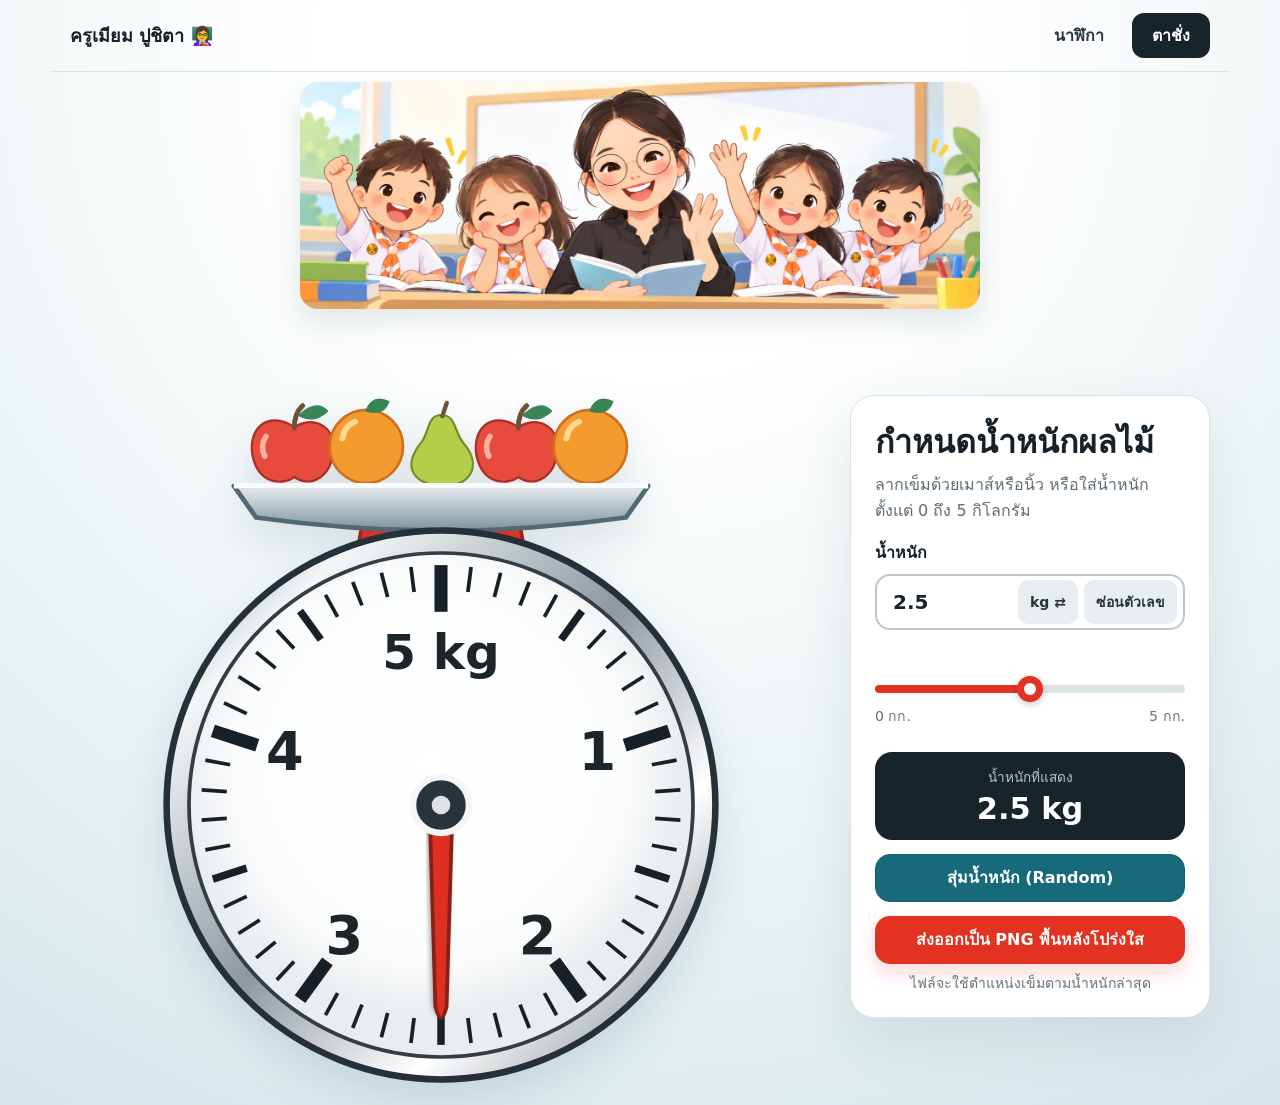
==== commit 2d6e3b99: "Enlarge and align fruit on scale tray" ====
--- a/fish-scale.html
+++ b/fish-scale.html
@@ -70,7 +70,7 @@
             <path d="M211 48Q245 15 267 40Q240 66 211 48Z" fill="#378457"/>
             <path d="M153 86Q142 103 151 122" fill="none" stroke="#ffb0a0" stroke-width="10" stroke-linecap="round"/>
           </symbol>
-          <symbol id="fruitOrange" viewBox="245 35 155 155">
+          <symbol id="fruitOrange" viewBox="232 43 140 140">
             <circle cx="302" cy="124" r="55" fill="#f39b2f" stroke="#cf711c" stroke-width="4"/>
             <path d="M266 112Q269 93 285 87" fill="none" stroke="#ffd78c" stroke-width="9" stroke-linecap="round"/>
             <path d="M300 71Q311 43 337 56Q329 81 300 71Z" fill="#378457"/>
@@ -149,18 +149,24 @@
       if(!count)return;
       const rows=count<=5?[count]:[Math.ceil(count/2),Math.floor(count/2)];
       const types=['fruitApple','fruitOrange','fruitPear'];
+      const singleSizes=[130,118,112,106,100],singleSteps=[0,100,96,90,80];
+      const stackedSizes={3:84,4:78,5:74},stackedSteps={3:78,4:72,5:68};
+      const baseY=[168,96,168];
+      const bottomRatios={fruitApple:166/170,fruitOrange:140/140,fruitPear:161/170};
       let fruitIndex=0;
       rows.forEach((rowCount,rowIndex)=>{
-        const iconWidth=rowCount>=5?62:rowCount===4?68:74;
-        const start=300-(rowCount-1)*35;
-        const y=rows.length===1?92:(rowIndex===0?20:92);
+        const iconSize=rows.length===1?singleSizes[rowCount-1]:stackedSizes[rowCount];
+        const step=rows.length===1?singleSteps[rowCount-1]:stackedSteps[rowCount];
+        const startX=300-(rowCount-1)*step/2;
+        const baseline=rows.length===1?baseY[0]:baseY[rowIndex+1];
         for(let i=0;i<rowCount;i++){
+          const type=types[fruitIndex%types.length];
           const item=document.createElementNS(NS,'use');
-          item.setAttribute('href',`#${types[fruitIndex%types.length]}`);
-          item.setAttribute('x',String(start+i*70-iconWidth/2));
-          item.setAttribute('y',String(y));
-          item.setAttribute('width',String(iconWidth));
-          item.setAttribute('height','75');
+          item.setAttribute('href',`#${type}`);
+          item.setAttribute('x',String(startX+i*step-iconSize/2));
+          item.setAttribute('y',String(baseline-bottomRatios[type]*iconSize));
+          item.setAttribute('width',String(iconSize));
+          item.setAttribute('height',String(iconSize));
           fruitLayer.append(item);
           fruitIndex++;
         }
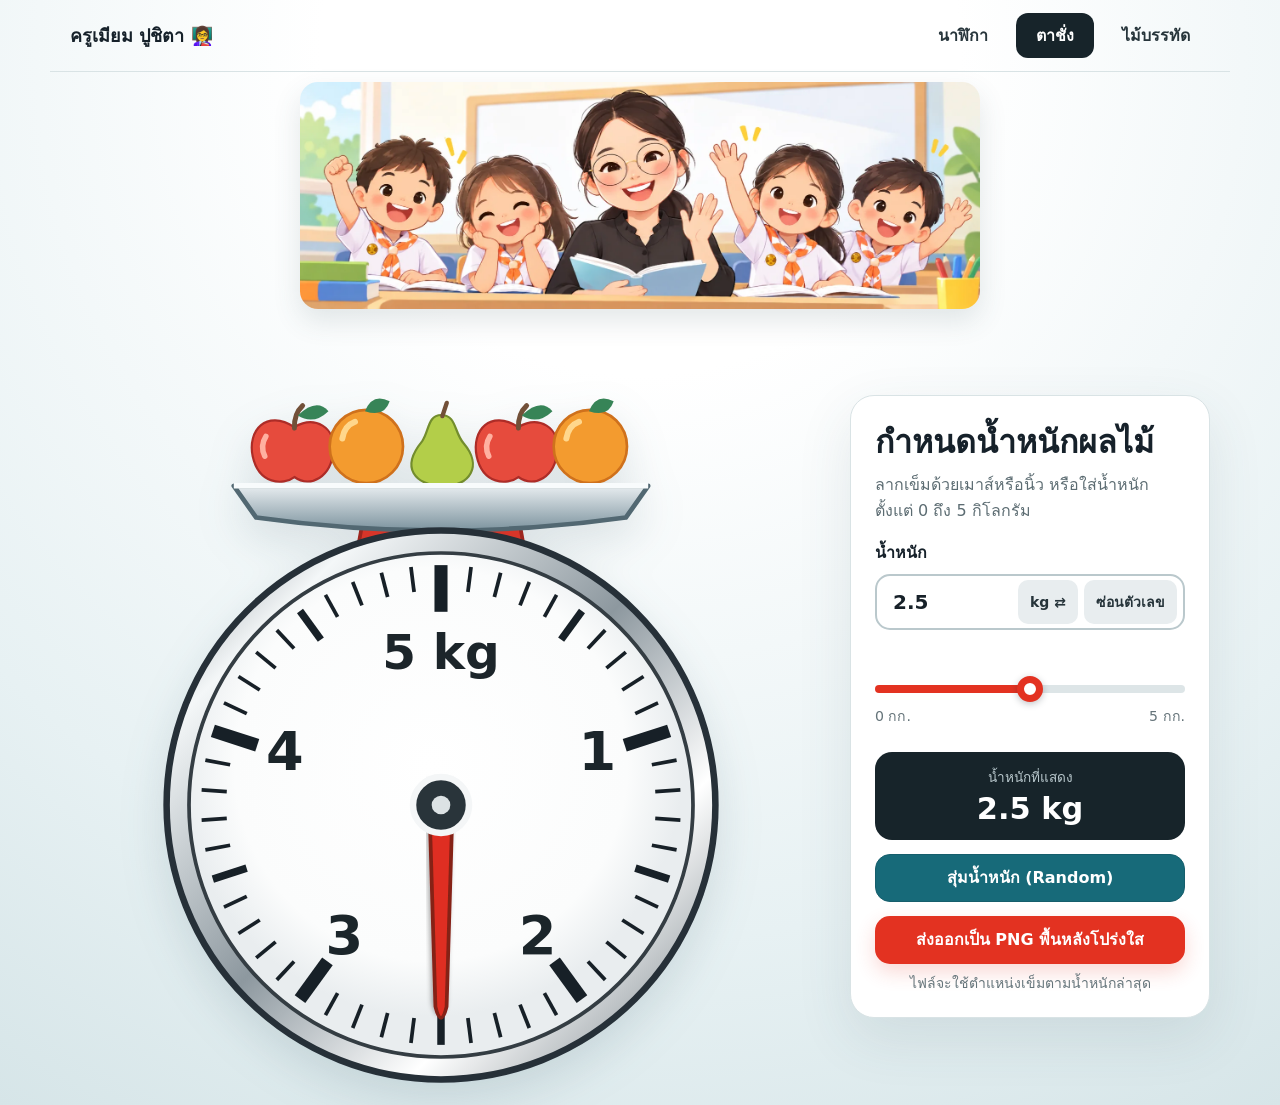
==== commit 36a32284: "feat: add ruler to tool navigation" ====
--- a/fish-scale.html
+++ b/fish-scale.html
@@ -58,7 +58,7 @@
 body.values-hidden #error{visibility:hidden}
 </style></head>
 <body>
-<nav class="site-nav" aria-label="เลือกเครื่องมือ"><span class="site-brand">ครูเมียม ปูชิตา 👩‍🏫</span><div class="site-links"><a href="index.html">นาฬิกา</a><a href="fish-scale.html" aria-current="page">ตาชั่ง</a></div></nav>
+<nav class="site-nav" aria-label="เลือกเครื่องมือ"><span class="site-brand">ครูเมียม ปูชิตา 👩‍🏫</span><div class="site-links"><a href="index.html">นาฬิกา</a><a href="fish-scale.html" aria-current="page">ตาชั่ง</a><a href="ruler.html">ไม้บรรทัด</a></div></nav>
   <div class="site-banner"><img src="assets/classroom-banner.webp" alt="คุณครูกำลังสอนนักเรียนในห้องเรียน" decoding="async"></div>
   <main>
     <div class="scale-wrap" aria-label="หน้าปัดตาชั่ง">
